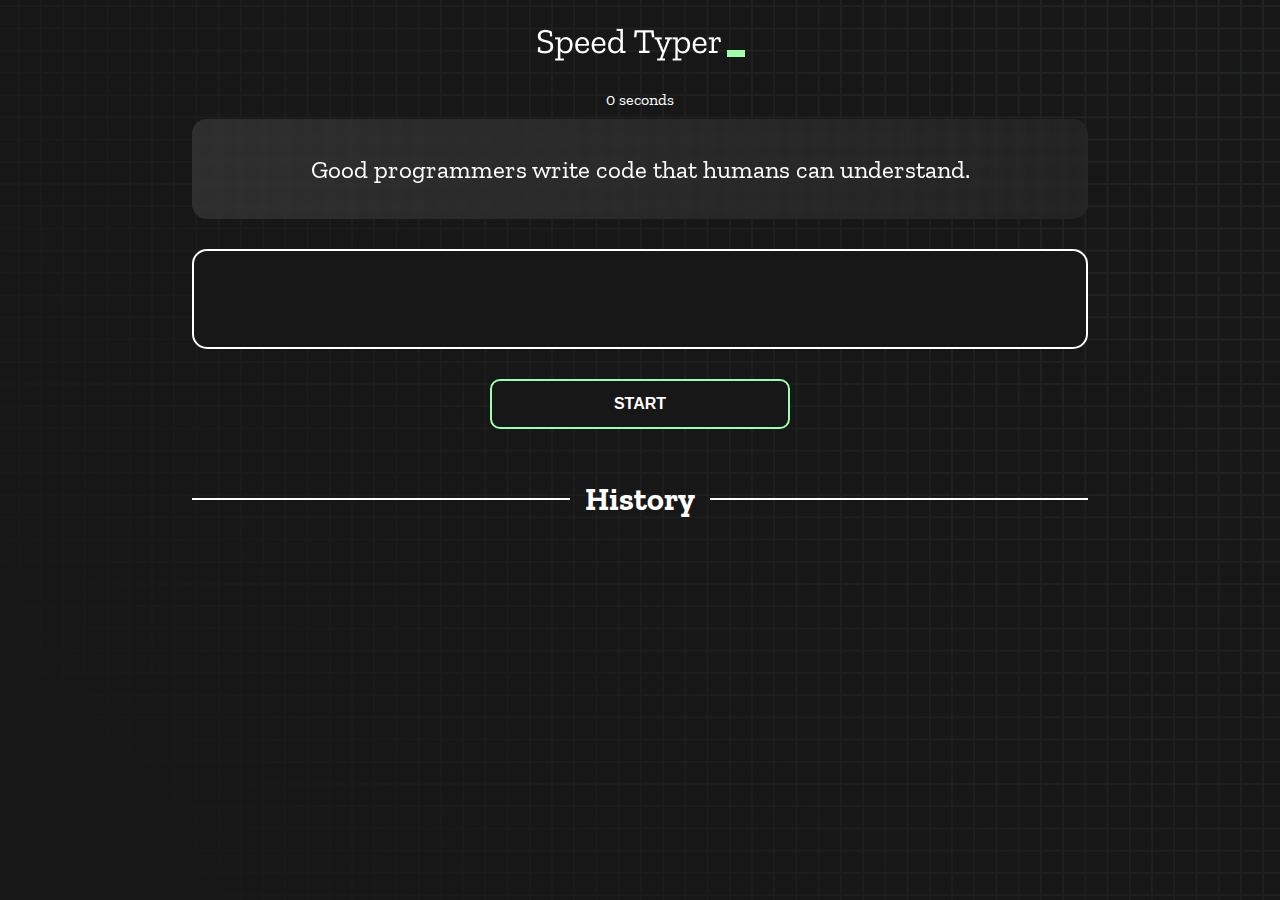
==== index.html @ 4c5116e9 "one commit" ====
<!DOCTYPE html>
<html lang="en">
  <head>
    <meta charset="UTF-8" />
    <meta http-equiv="X-UA-Compatible" content="IE=edge" />
    <meta name="viewport" content="width=device-width, initial-scale=1.0" />
    <title>Type Speed</title>
    <link rel="stylesheet" href="styles.css" />
    <link rel="preconnect" href="https://fonts.googleapis.com" />
    <link rel="preconnect" href="https://fonts.gstatic.com" crossorigin />
    <link
      href="https://fonts.googleapis.com/css2?family=Zilla+Slab:wght@300;400;500&display=swap"
      rel="stylesheet"
    />
  </head>
  <body>
    <h1 class="title"><img src="./logo.png" /></h1>
    <div id="show-time">0 seconds</div>

    <div class="box-container">
      <div id="question"></div>

      <div id="display" class="inactive"></div>

      <div class="buttons">
        <button id="starts">START</button>
      </div>

      <div class="divider-container">
        <div class="line"></div>
        <h1 class="title2">History</h1>
        <div class="line"></div>
      </div>
      <div id="histories"></div>
    </div>

    <div id="countdown"></div>
    <div id="modal-background" class="hidden"></div>
    <div id="result" class="hidden"></div>

    <script src="./history.js"></script>
    <script src="./script.js"></script>
  </body>
</html>
---- styles.css ----
* {
  padding: 0;
  margin: 0;
  box-sizing: border-box;
}

body {
  background-image: url("./bg.png");
  background-size: cover;
  background-position: left top;
  font-family: "Zilla Slab", serif;
}

.box-container {
  width: 70%;
  margin: 0 auto;
}

#question {
  height: 100px;
  display: flex;
  align-items: center;
  justify-content: center;
  color: white;
  font-size: 25px;
  border-radius: 15px;
  background: rgb(255, 255, 255);
  background: linear-gradient(
    92.49deg,
    rgba(255, 255, 255, 0.1) 0.18%,
    rgba(255, 255, 255, 0.05) 99.85%
  );
  backdrop-filter: blur(5px);
  margin-bottom: 30px;
}

#display {
  height: 100px;
  display: flex;
  flex-wrap: wrap;
  align-items: center;
  padding-left: 5rem;
  color: white;
  font-size: 32px;
  background-color: #171717;
  border: 2px solid #9dffad;
  border-radius: 15px;
}

#countdown {
  position: fixed;
  height: 100vh;
  width: 100vw;
  background-color: rgba(0, 0, 0, 0.8);
  top: 0;
  left: 0;
  display: flex;
  align-items: center;
  justify-content: center;
  font-size: 3rem;
  color: white;
  display: none;
}
#result {
  position: fixed;
  top: 10%; 
  left: 10%;
  transform: translate(-50%, -50%);
  height: 250px;
  width: 400px;
  background-color: #171717;
  border-radius: 15px;
  border: 2px solid #9dffad;
  color: white;
  text-align: center;
  padding: 2rem;
}
#show-time{
  text-align: center;
  color: white;
  margin: 10px 0;
}

.green {
  color: #9dffad;
}
.red {
  color: #eb6565;
}
.bold {
  font-weight: 700;
}
.inactive {
  border: 2px solid white !important;
}
.hidden {
  display: none;
}
.title {
  text-align: center;
  color: white;
  margin: 20px 0;
}

.divider-container {
  height: 80px;
  display: flex;
  justify-content: center;
  align-items: center;
  gap: 15px;
  margin: 0 auto;
}

.line {
  height: 2px;
  background: white;
  width: 100%;
}

.title2 {
  color: white;
  display: block;
}

.buttons {
  display: flex;
  justify-content: center;
  margin: 30px 0;
}
button {
  padding: 10px 20px;
  border: none;
  font-size: 16px;
  font-weight: bold;
  width: 300px;
  height: 50px;
  color: white;
  background-color: #171717;
  border-radius: 10px;
  border: 2px solid #9dffad;
  cursor: pointer;
}

#histories {
  display: flex;
  flex-wrap: wrap;
  justify-content: space-around;
}

.card {
  width: 100%;
  height: 100%;
  padding: 50px;
  display: flex;
  justify-content: space-between;
  align-items: center;
  padding: 20px 30px;
  color: white;
  border-radius: 15px;
  background: rgb(255, 255, 255);
  background: linear-gradient(
    92.49deg,
    rgba(255, 255, 255, 0.1) 0.18%,
    rgba(255, 255, 255, 0.05) 99.85%
  );
  backdrop-filter: blur(5px);
  margin-bottom: 30px;
}

#modal-background {
  background: rgb(255, 255, 255);
  background: linear-gradient(
    92.49deg,
    rgba(255, 255, 255, 0.1) 0.18%,
    rgba(255, 255, 255, 0.05) 99.85%
  );
  backdrop-filter: blur(5px);
  height: 100vh;
  width: 100%;
  position: fixed;
  top: 0;
}

@media only screen and (max-width: 700px) {
  .box-container {
    padding: 0 20px;
    width: 100%;
  }
  .card {
    flex-direction: column;
  }
}
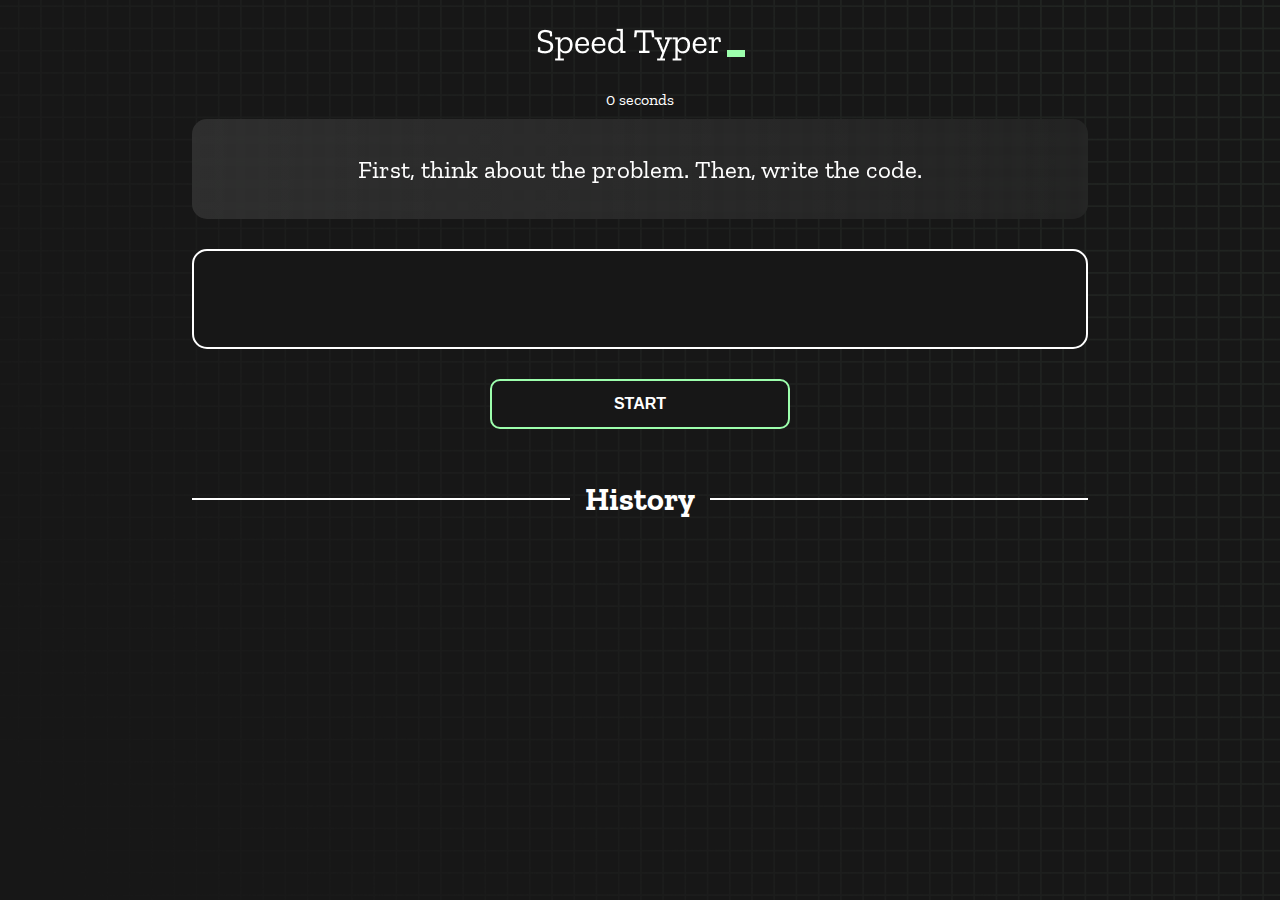
==== commit 343077e4: "four" ====
--- a/index.html
+++ b/index.html
@@ -12,7 +12,7 @@
       href="https://fonts.googleapis.com/css2?family=Zilla+Slab:wght@300;400;500&display=swap"
       rel="stylesheet"
     />
-  </head>
+  </head> 
   <body>
     <h1 class="title"><img src="./logo.png" /></h1>
     <div id="show-time">0 seconds</div>
--- a/styles.css
+++ b/styles.css
@@ -63,8 +63,8 @@
 }
 #result {
   position: fixed;
-  top: 10%; 
-  left: 10%;
+  top: 50%; 
+  left: 50%;
   transform: translate(-50%, -50%);
   height: 250px;
   width: 400px;
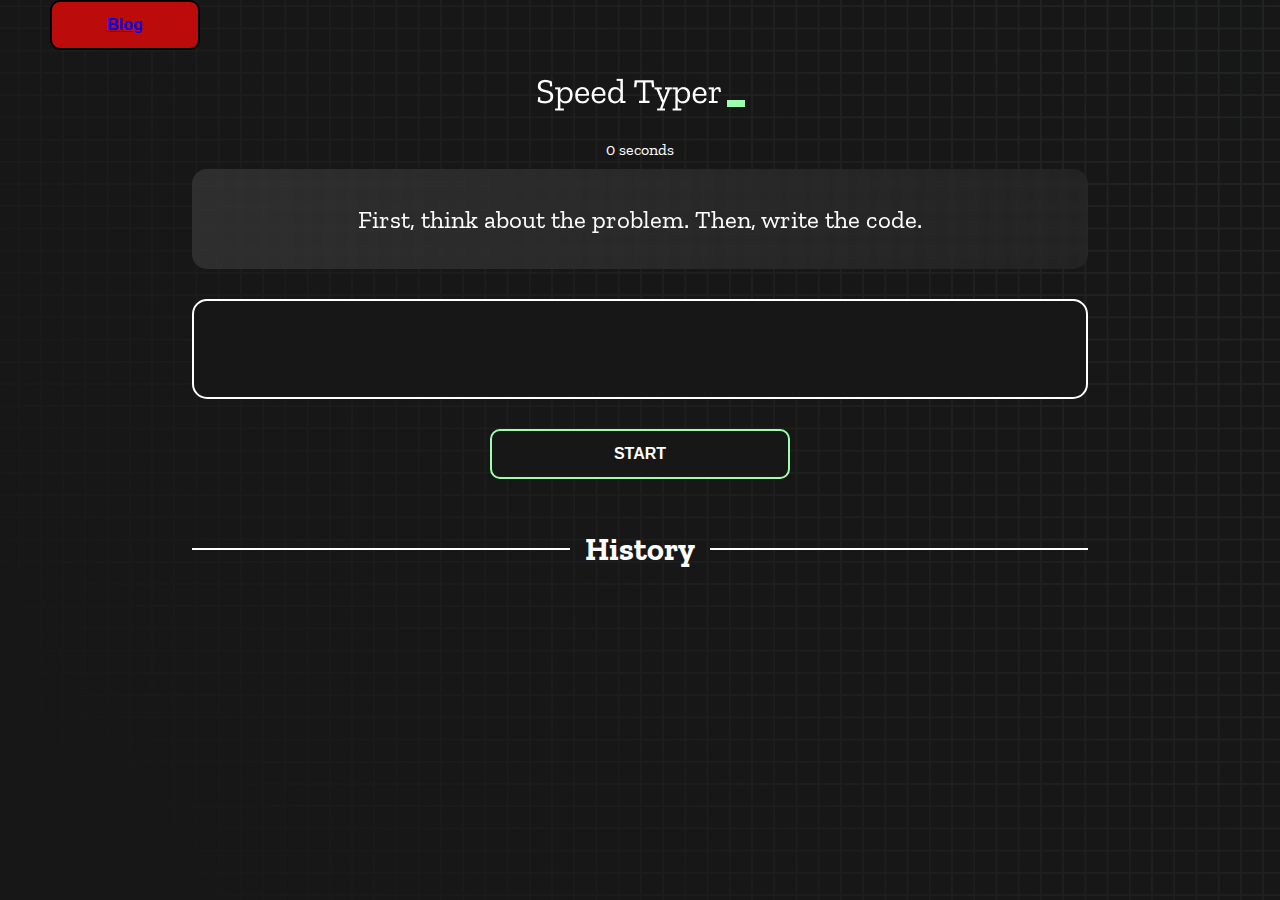
==== commit afe24874: "five" ====
--- a/index.html
+++ b/index.html
@@ -14,7 +14,9 @@
     />
   </head> 
   <body>
+    <button class="btn"><a href="blog.html" >Blog</a></button>
     <h1 class="title"><img src="./logo.png" /></h1>
+    
     <div id="show-time">0 seconds</div>
 
     <div class="box-container">
--- a/styles.css
+++ b/styles.css
@@ -180,6 +180,15 @@
   position: fixed;
   top: 0;
 }
+.btn{
+  height: 50px;
+  width: 150px;
+  border:2px solid black;
+  background-color: #bb0b0b;
+  color: white;
+  text-align: center;
+  margin-left: 50px;
+}
 
 @media only screen and (max-width: 700px) {
   .box-container {
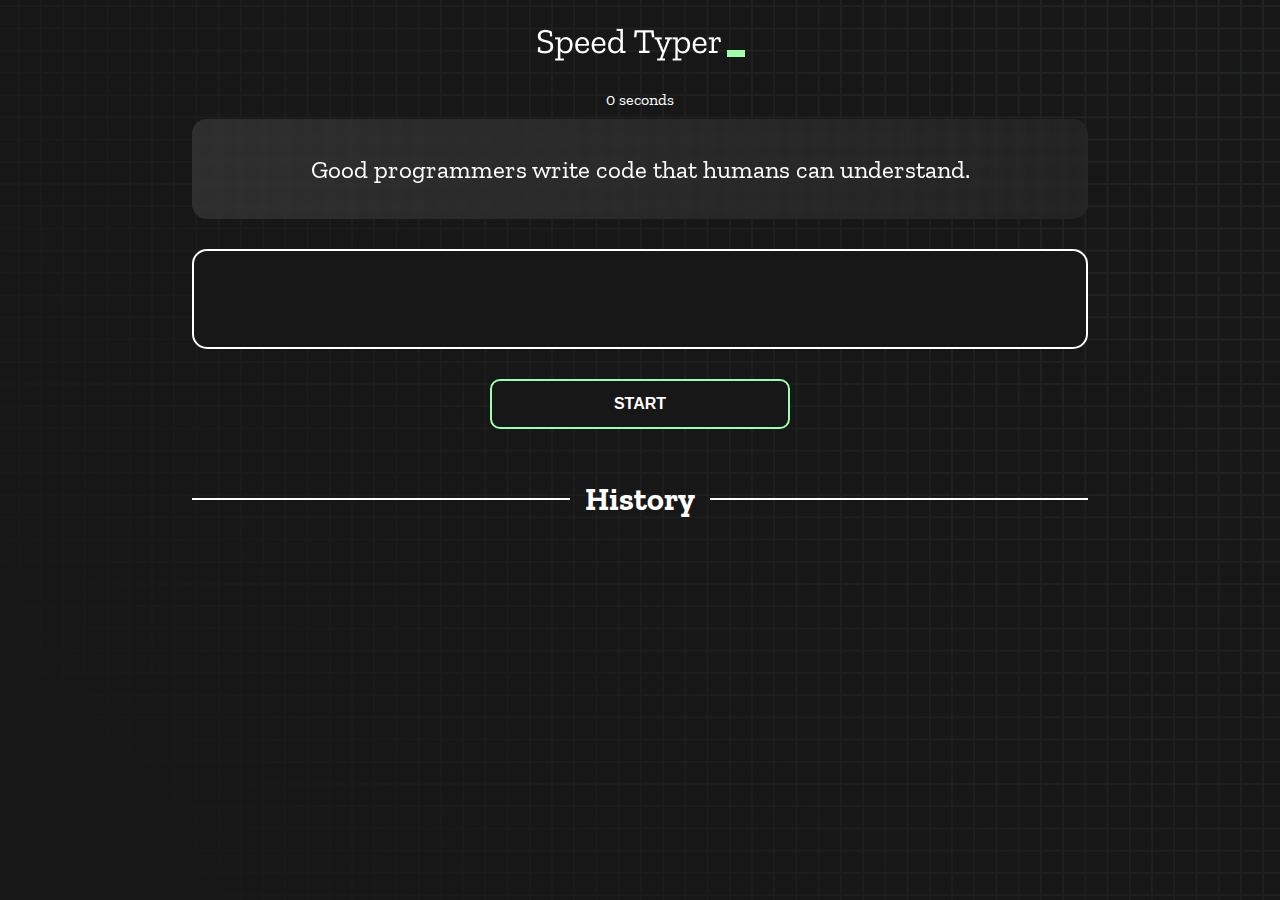
==== commit e817a7f1: "six" ====
--- a/index.html
+++ b/index.html
@@ -1,3 +1,4 @@
+
 <!DOCTYPE html>
 <html lang="en">
   <head>
@@ -12,11 +13,9 @@
       href="https://fonts.googleapis.com/css2?family=Zilla+Slab:wght@300;400;500&display=swap"
       rel="stylesheet"
     />
-  </head> 
+  </head>
   <body>
-    <button class="btn"><a href="blog.html" >Blog</a></button>
     <h1 class="title"><img src="./logo.png" /></h1>
-    
     <div id="show-time">0 seconds</div>
 
     <div class="box-container">
--- a/styles.css
+++ b/styles.css
@@ -5,10 +5,10 @@
 }
 
 body {
-  background-image: url("./bg.png");
+  background-image: url('./bg.png');
   background-size: cover;
   background-position: left top;
-  font-family: "Zilla Slab", serif;
+  font-family: 'Zilla Slab', serif;
 }
 
 .box-container {
@@ -63,7 +63,7 @@
 }
 #result {
   position: fixed;
-  top: 50%; 
+  top: 50%;
   left: 50%;
   transform: translate(-50%, -50%);
   height: 250px;
@@ -75,7 +75,9 @@
   text-align: center;
   padding: 2rem;
 }
-#show-time{
+
+
+#show-time {
   text-align: center;
   color: white;
   margin: 10px 0;
@@ -180,15 +182,8 @@
   position: fixed;
   top: 0;
 }
-.btn{
-  height: 50px;
-  width: 150px;
-  border:2px solid black;
-  background-color: #bb0b0b;
-  color: white;
-  text-align: center;
-  margin-left: 50px;
-}
+
+
 
 @media only screen and (max-width: 700px) {
   .box-container {
@@ -198,4 +193,4 @@
   .card {
     flex-direction: column;
   }
-}
+}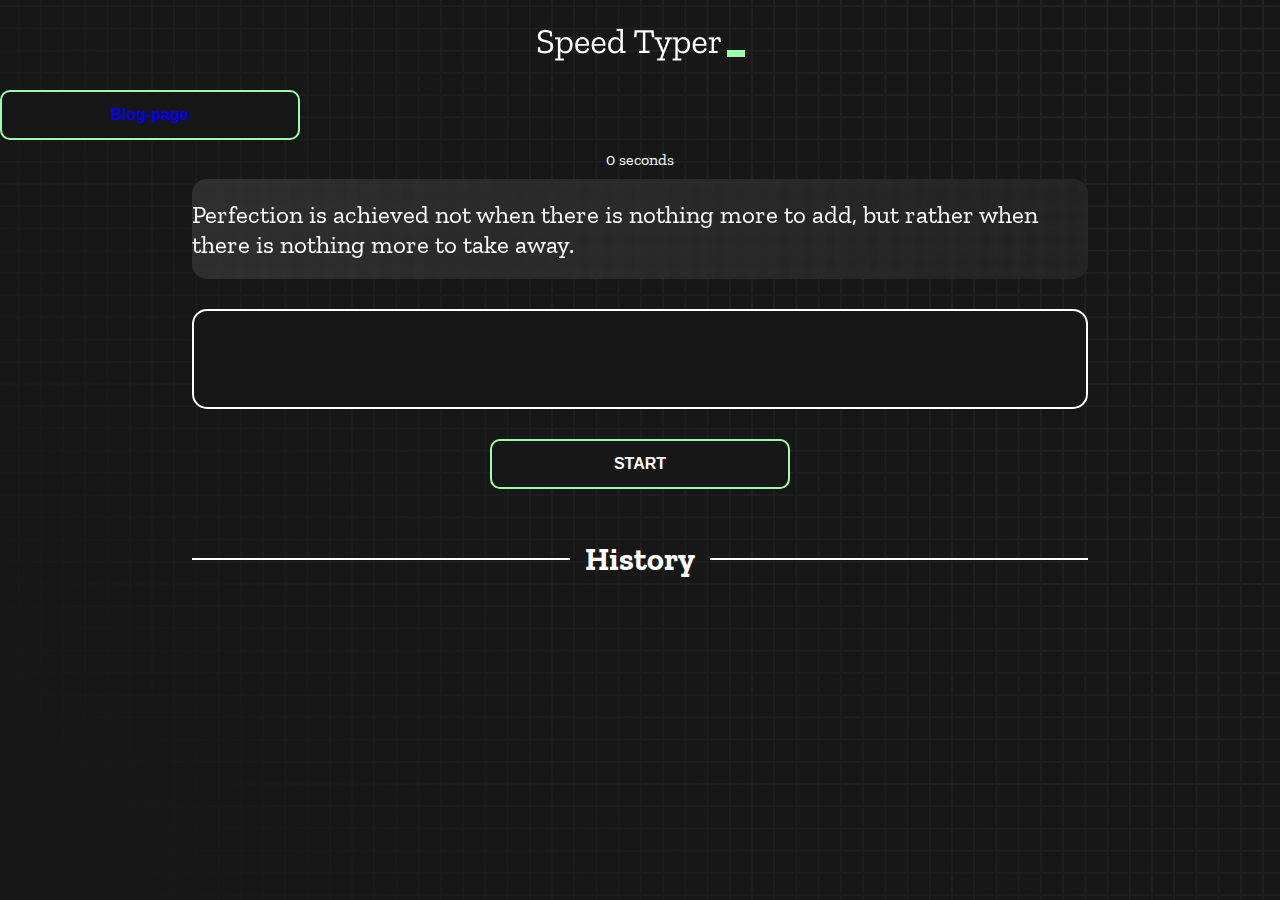
==== commit bbdc59a8: "six" ====
--- a/index.html
+++ b/index.html
@@ -16,6 +16,7 @@
   </head>
   <body>
     <h1 class="title"><img src="./logo.png" /></h1>
+     <button><a href="blog.html">Blog-page</a></button>
     <div id="show-time">0 seconds</div>
 
     <div class="box-container">
--- a/styles.css
+++ b/styles.css
@@ -16,8 +16,29 @@
   margin: 0 auto;
 }
 
+a {
+  text-decoration: none;
+}
+
+header {
+  display: flex;
+  justify-content: center;
+  align-items: center;
+  position: relative;
+}
+
+#blog {
+  position: absolute;
+  color: #9dffad;
+  right: 225px;
+  font-size: 22px;
+  font-weight: 500;
+  cursor: pointer;
+}
+
 #question {
   height: 100px;
+  overflow-y: auto;
   display: flex;
   align-items: center;
   justify-content: center;
@@ -76,7 +97,6 @@
   padding: 2rem;
 }
 
-
 #show-time {
   text-align: center;
   color: white;
@@ -102,6 +122,10 @@
   text-align: center;
   color: white;
   margin: 20px 0;
+}
+
+#middle {
+  margin: 0 5px;
 }
 
 .divider-container {
@@ -144,21 +168,19 @@
 }
 
 #histories {
-  display: flex;
-  flex-wrap: wrap;
-  justify-content: space-around;
+  display: grid;
+  grid-template-columns: repeat(3, minmax(0, 1fr));
+  gap: 15px;
 }
 
 .card {
   width: 100%;
   height: 100%;
   padding: 50px;
-  display: flex;
-  justify-content: space-between;
-  align-items: center;
-  padding: 20px 30px;
-  color: white;
-  border-radius: 15px;
+  text-align: center;
+  padding: 20px;
+  color: white;
+  border-radius: 5px;
   background: rgb(255, 255, 255);
   background: linear-gradient(
     92.49deg,
@@ -166,7 +188,7 @@
     rgba(255, 255, 255, 0.05) 99.85%
   );
   backdrop-filter: blur(5px);
-  margin-bottom: 30px;
+  border: 1px solid #9dffad;
 }
 
 #modal-background {
@@ -185,12 +207,4 @@
 
 
 
-@media only screen and (max-width: 700px) {
-  .box-container {
-    padding: 0 20px;
-    width: 100%;
-  }
-  .card {
-    flex-direction: column;
-  }
-}+
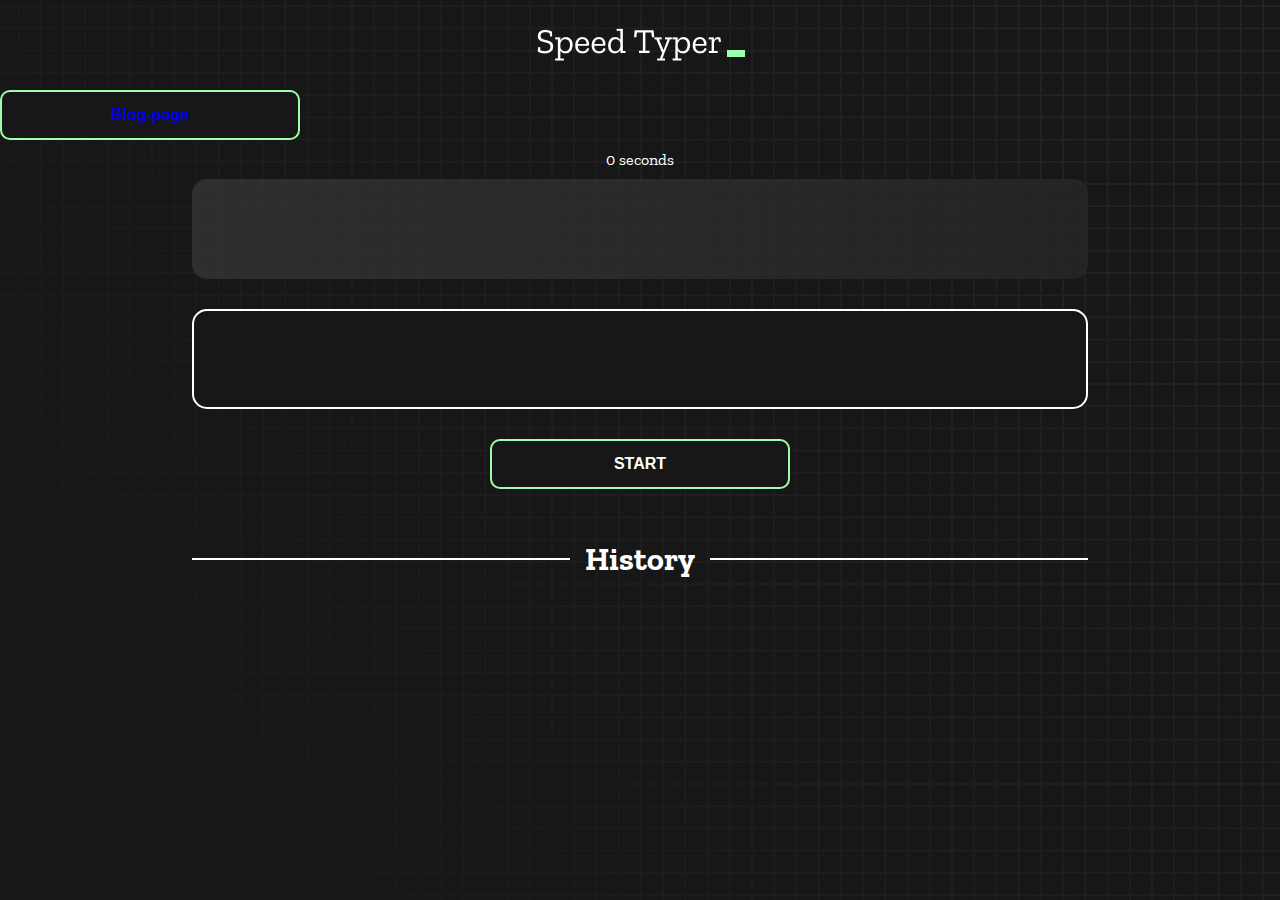
==== commit eb1905ec: "nine" ====
--- a/index.html
+++ b/index.html
@@ -40,7 +40,6 @@
     <div id="modal-background" class="hidden"></div>
     <div id="result" class="hidden"></div>
 
-    <script src="./history.js"></script>
-    <script src="./script.js"></script>
+  
   </body>
 </html>
--- a/styles.css
+++ b/styles.css
@@ -205,6 +205,23 @@
   top: 0;
 }
 
-
-
-
+@media only screen and (max-width: 700px) {
+  .box-container {
+    padding: 0 40px;
+    width: 100%;
+  }
+  #histories {
+    grid-template-columns: repeat(1, minmax(0, 1fr));
+  }
+  #blog {
+    right: 15px;
+  }
+}
+@media only screen and (min-width: 705px) and (max-width: 1250px) {
+  #histories {
+    grid-template-columns: repeat(2, minmax(0, 1fr));
+  }
+}
+
+
+
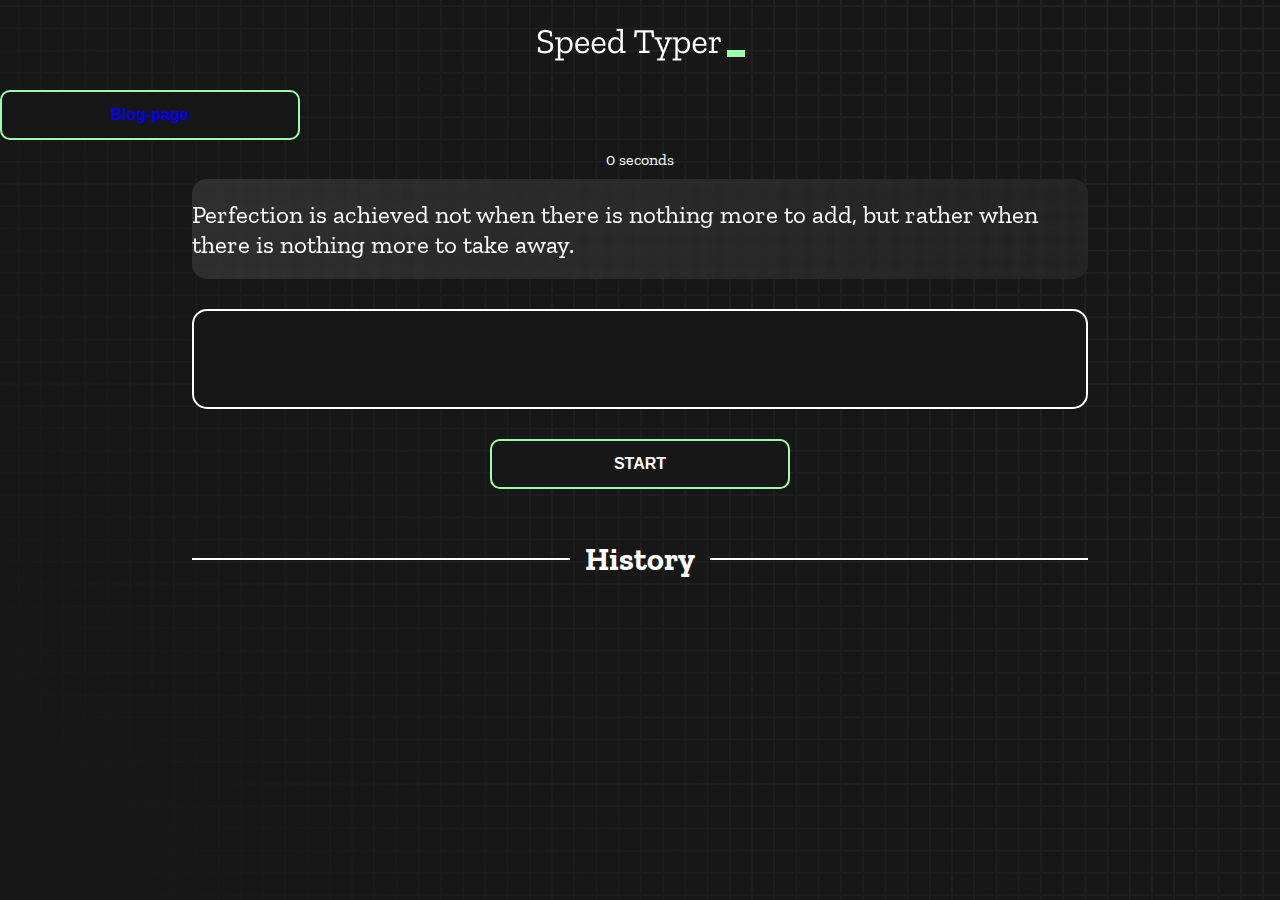
==== commit 778e68bc: "ten" ====
--- a/index.html
+++ b/index.html
@@ -40,6 +40,7 @@
     <div id="modal-background" class="hidden"></div>
     <div id="result" class="hidden"></div>
 
-  
+    <script src="./history.js"></script>
+    <script src="./script.js"></script>
   </body>
 </html>
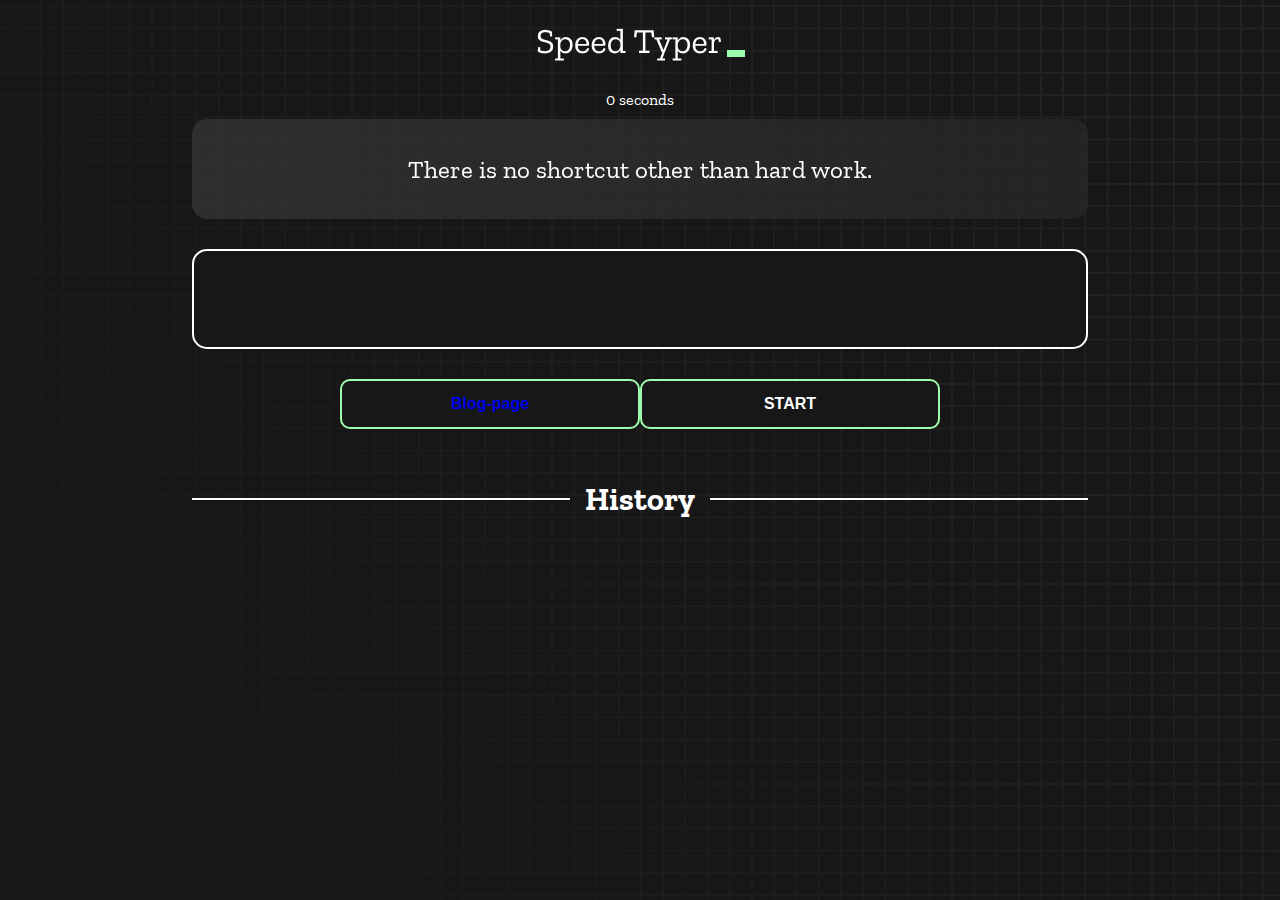
==== commit bf7c4bab: "complete" ====
--- a/index.html
+++ b/index.html
@@ -16,7 +16,7 @@
   </head>
   <body>
     <h1 class="title"><img src="./logo.png" /></h1>
-     <button><a href="blog.html">Blog-page</a></button>
+     
     <div id="show-time">0 seconds</div>
 
     <div class="box-container">
@@ -25,6 +25,7 @@
       <div id="display" class="inactive"></div>
 
       <div class="buttons">
+     <button><a href="blog.html">Blog-page</a></button>
         <button id="starts">START</button>
       </div>
 
@@ -39,7 +40,7 @@
     <div id="countdown"></div>
     <div id="modal-background" class="hidden"></div>
     <div id="result" class="hidden"></div>
-
+   
     <script src="./history.js"></script>
     <script src="./script.js"></script>
   </body>
